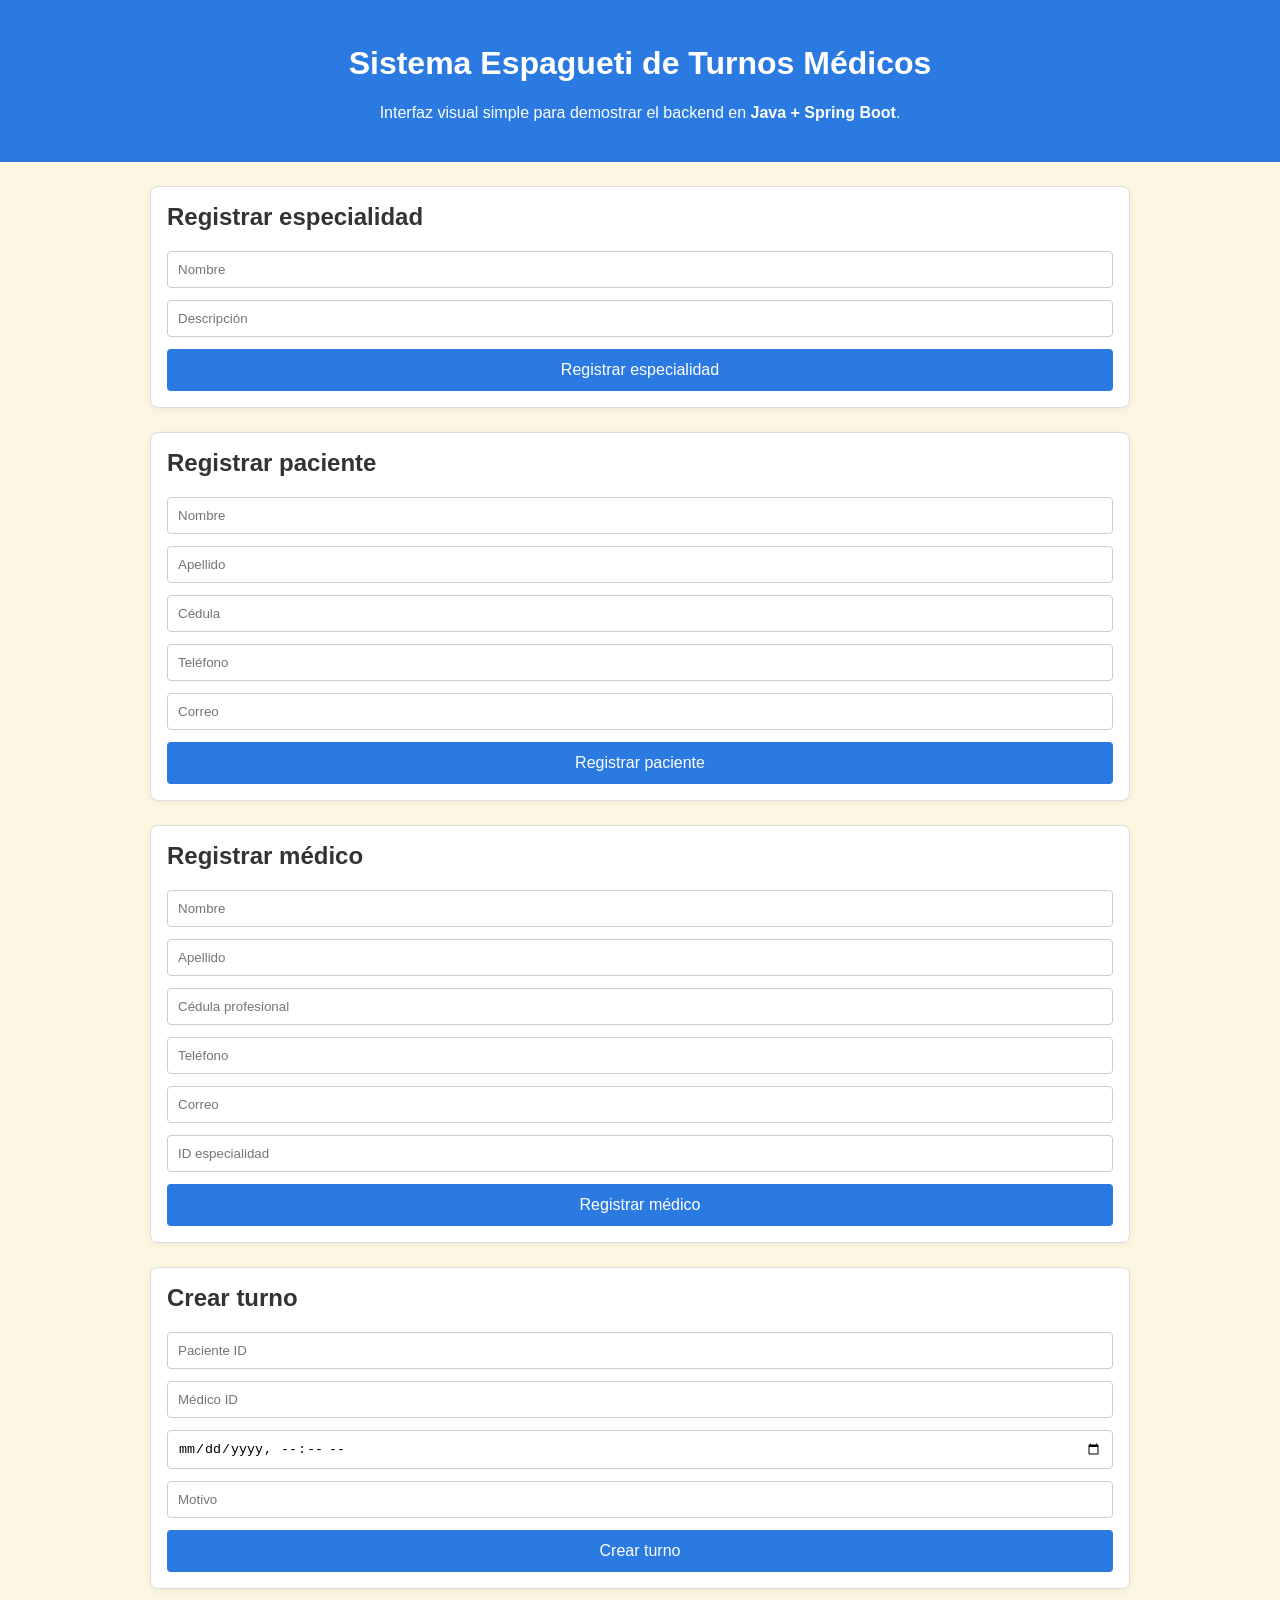
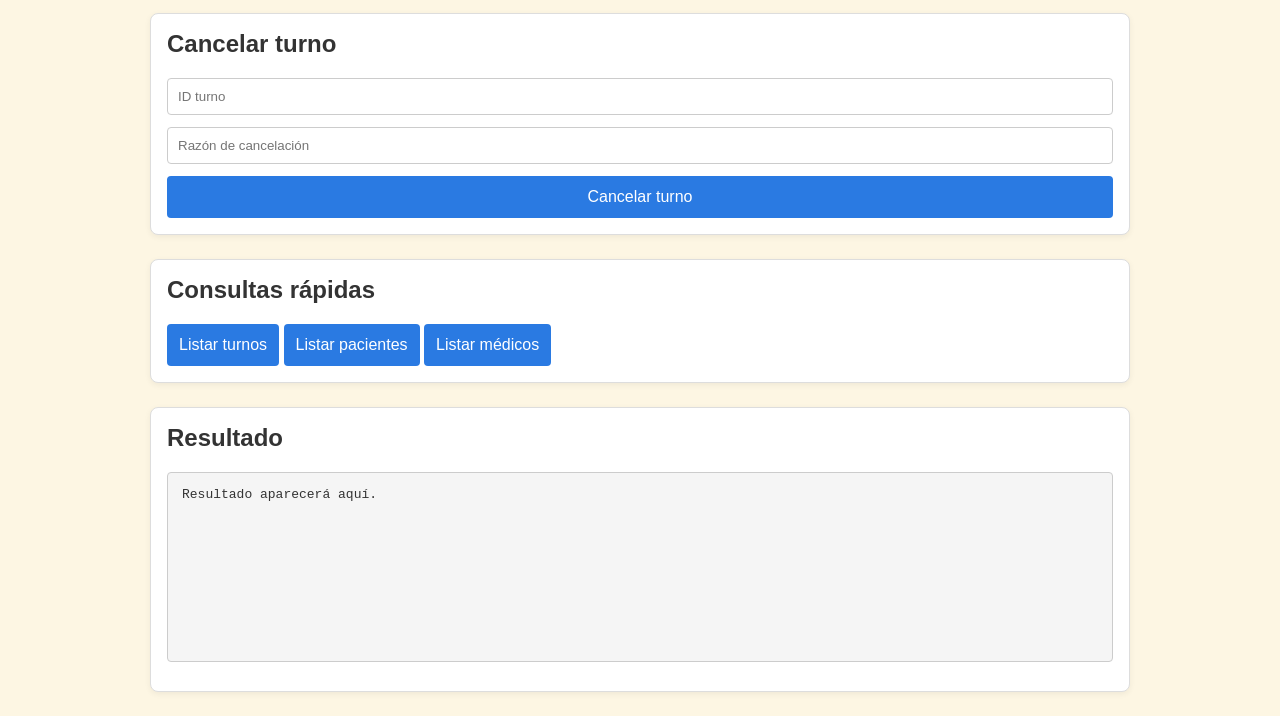
==== src/main/resources/static/index.html @ e11343df "Primera arquitectura espagueti" ====
<!DOCTYPE html>
<html lang="es">
<head>
    <meta charset="UTF-8" />
    <meta name="viewport" content="width=device-width, initial-scale=1.0" />
    <title>Sistema Espagueti de Turnos Médicos</title>
    <link rel="stylesheet" href="./style.css" />
</head>
<body>
    <header>
        <h1>Sistema Espagueti de Turnos Médicos</h1>
        <p>Interfaz visual simple para demostrar el backend en <strong>Java + Spring Boot</strong>.</p>
    </header>

    <main>
        <section>
            <h2>Registrar especialidad</h2>
            <form id="especialidad-form">
                <input type="text" name="nombre" placeholder="Nombre" required />
                <input type="text" name="descripcion" placeholder="Descripción" />
                <button type="submit">Registrar especialidad</button>
            </form>
        </section>

        <section>
            <h2>Registrar paciente</h2>
            <form id="paciente-form">
                <input type="text" name="nombre" placeholder="Nombre" required />
                <input type="text" name="apellido" placeholder="Apellido" required />
                <input type="text" name="cedula" placeholder="Cédula" required />
                <input type="text" name="telefono" placeholder="Teléfono" />
                <input type="email" name="correo" placeholder="Correo" />
                <button type="submit">Registrar paciente</button>
            </form>
        </section>

        <section>
            <h2>Registrar médico</h2>
            <form id="medico-form">
                <input type="text" name="nombre" placeholder="Nombre" required />
                <input type="text" name="apellido" placeholder="Apellido" required />
                <input type="text" name="cedulaProfesional" placeholder="Cédula profesional" required />
                <input type="text" name="telefono" placeholder="Teléfono" />
                <input type="email" name="email" placeholder="Correo" />
                <input type="number" name="especialidadId" placeholder="ID especialidad" required />
                <button type="submit">Registrar médico</button>
            </form>
        </section>

        <section>
            <h2>Crear turno</h2>
            <form id="turno-form">
                <input type="number" name="paciente_id" placeholder="Paciente ID" required />
                <input type="number" name="medico_id" placeholder="Médico ID" required />
                <input type="datetime-local" name="fecha_hora" required />
                <input type="text" name="motivo_consulta" placeholder="Motivo" />
                <button type="submit">Crear turno</button>
            </form>
        </section>

        <section>
            <h2>Cancelar turno</h2>
            <form id="cancelar-form">
                <input type="number" name="id" placeholder="ID turno" required />
                <input type="text" name="razon" placeholder="Razón de cancelación" />
                <button type="submit">Cancelar turno</button>
            </form>
        </section>

        <section>
            <h2>Consultas rápidas</h2>
            <button id="listar-turnos">Listar turnos</button>
            <button id="listar-pacientes">Listar pacientes</button>
            <button id="listar-medicos">Listar médicos</button>
        </section>

        <section>
            <h2>Resultado</h2>
            <pre id="output">Resultado aparecerá aquí.</pre>
        </section>
    </main>

    <script src="./app.js"></script>
</body>
</html>
---- src/main/resources/static/style.css ----
body {
    font-family: Arial, sans-serif;
    background-color: #fdf6e3;
    color: #333;
    margin: 0;
    padding: 0;
}

header {
    background-color: #2a7ae2;
    color: white;
    padding: 24px;
    text-align: center;
}

main {
    padding: 24px;
    display: grid;
    gap: 24px;
    max-width: 980px;
    margin: 0 auto;
}

section {
    background: white;
    border: 1px solid #ddd;
    border-radius: 8px;
    padding: 16px;
    box-shadow: 0 2px 6px rgba(0,0,0,.06);
}

section h2 {
    margin-top: 0;
}

form {
    display: grid;
    gap: 12px;
}

input[type="text"],
input[type="email"],
input[type="number"],
input[type="datetime-local"] {
    padding: 10px;
    border: 1px solid #ccc;
    border-radius: 4px;
    width: 100%;
    box-sizing: border-box;
}

button {
    background-color: #2a7ae2;
    border: none;
    color: white;
    padding: 12px;
    border-radius: 4px;
    cursor: pointer;
    font-size: 1rem;
}

button:hover {
    background-color: #1d5fd0;
}

#output {
    min-height: 160px;
    white-space: pre-wrap;
    background: #f5f5f5;
    border: 1px solid #ccc;
    padding: 14px;
    border-radius: 4px;
    overflow-x: auto;
}
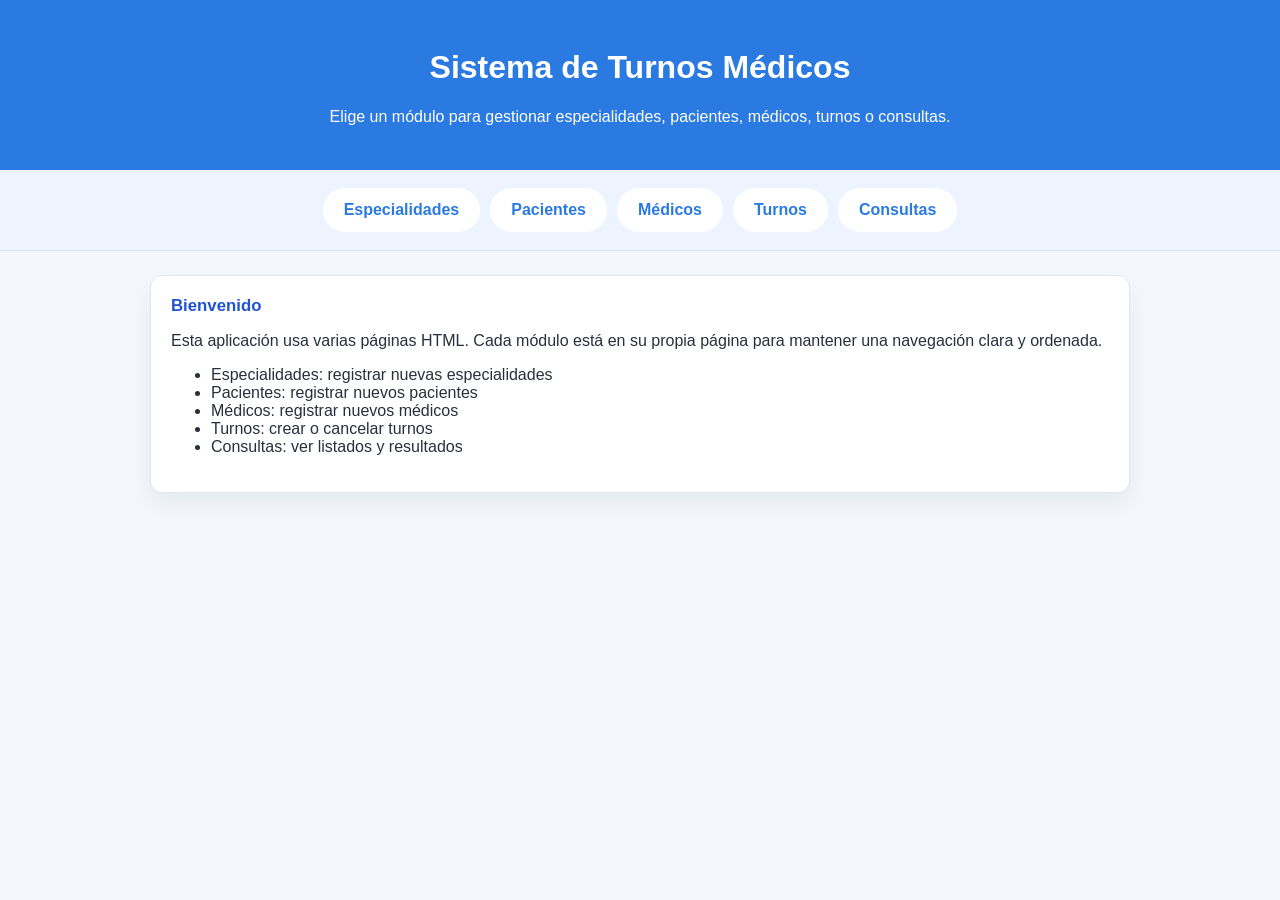
==== commit 6ba70394: "implementacion de arquitectura por capas" ====
--- a/src/main/resources/static/index.html
+++ b/src/main/resources/static/index.html
@@ -3,81 +3,37 @@
 <head>
     <meta charset="UTF-8" />
     <meta name="viewport" content="width=device-width, initial-scale=1.0" />
-    <title>Sistema Espagueti de Turnos Médicos</title>
+    <title>Inicio - Sistema de Turnos Médicos</title>
     <link rel="stylesheet" href="./style.css" />
 </head>
 <body>
     <header>
-        <h1>Sistema Espagueti de Turnos Médicos</h1>
-        <p>Interfaz visual simple para demostrar el backend en <strong>Java + Spring Boot</strong>.</p>
+        <div class="header-content">
+            <h1>Sistema de Turnos Médicos</h1>
+            <p>Elige un módulo para gestionar especialidades, pacientes, médicos, turnos o consultas.</p>
+        </div>
     </header>
 
+    <nav class="site-nav" aria-label="Navegación principal">
+        <a href="especialidades.html" class="nav-link">Especialidades</a>
+        <a href="pacientes.html" class="nav-link">Pacientes</a>
+        <a href="medicos.html" class="nav-link">Médicos</a>
+        <a href="turnos.html" class="nav-link">Turnos</a>
+        <a href="consultas.html" class="nav-link">Consultas</a>
+    </nav>
+
     <main>
-        <section>
-            <h2>Registrar especialidad</h2>
-            <form id="especialidad-form">
-                <input type="text" name="nombre" placeholder="Nombre" required />
-                <input type="text" name="descripcion" placeholder="Descripción" />
-                <button type="submit">Registrar especialidad</button>
-            </form>
-        </section>
-
-        <section>
-            <h2>Registrar paciente</h2>
-            <form id="paciente-form">
-                <input type="text" name="nombre" placeholder="Nombre" required />
-                <input type="text" name="apellido" placeholder="Apellido" required />
-                <input type="text" name="cedula" placeholder="Cédula" required />
-                <input type="text" name="telefono" placeholder="Teléfono" />
-                <input type="email" name="correo" placeholder="Correo" />
-                <button type="submit">Registrar paciente</button>
-            </form>
-        </section>
-
-        <section>
-            <h2>Registrar médico</h2>
-            <form id="medico-form">
-                <input type="text" name="nombre" placeholder="Nombre" required />
-                <input type="text" name="apellido" placeholder="Apellido" required />
-                <input type="text" name="cedulaProfesional" placeholder="Cédula profesional" required />
-                <input type="text" name="telefono" placeholder="Teléfono" />
-                <input type="email" name="email" placeholder="Correo" />
-                <input type="number" name="especialidadId" placeholder="ID especialidad" required />
-                <button type="submit">Registrar médico</button>
-            </form>
-        </section>
-
-        <section>
-            <h2>Crear turno</h2>
-            <form id="turno-form">
-                <input type="number" name="paciente_id" placeholder="Paciente ID" required />
-                <input type="number" name="medico_id" placeholder="Médico ID" required />
-                <input type="datetime-local" name="fecha_hora" required />
-                <input type="text" name="motivo_consulta" placeholder="Motivo" />
-                <button type="submit">Crear turno</button>
-            </form>
-        </section>
-
-        <section>
-            <h2>Cancelar turno</h2>
-            <form id="cancelar-form">
-                <input type="number" name="id" placeholder="ID turno" required />
-                <input type="text" name="razon" placeholder="Razón de cancelación" />
-                <button type="submit">Cancelar turno</button>
-            </form>
-        </section>
-
-        <section>
-            <h2>Consultas rápidas</h2>
-            <button id="listar-turnos">Listar turnos</button>
-            <button id="listar-pacientes">Listar pacientes</button>
-            <button id="listar-medicos">Listar médicos</button>
-        </section>
-
-        <section>
-            <h2>Resultado</h2>
-            <pre id="output">Resultado aparecerá aquí.</pre>
-        </section>
+        <div class="card">
+            <p class="section-title">Bienvenido</p>
+            <p>Esta aplicación usa varias páginas HTML. Cada módulo está en su propia página para mantener una navegación clara y ordenada.</p>
+            <ul>
+                <li>Especialidades: registrar nuevas especialidades</li>
+                <li>Pacientes: registrar nuevos pacientes</li>
+                <li>Médicos: registrar nuevos médicos</li>
+                <li>Turnos: crear o cancelar turnos</li>
+                <li>Consultas: ver listados y resultados</li>
+            </ul>
+        </div>
     </main>
 
     <script src="./app.js"></script>
--- a/src/main/resources/static/style.css
+++ b/src/main/resources/static/style.css
@@ -1,7 +1,7 @@
 body {
     font-family: Arial, sans-serif;
-    background-color: #fdf6e3;
-    color: #333;
+    background-color: #f4f7fb;
+    color: #28303d;
     margin: 0;
     padding: 0;
 }
@@ -9,42 +9,80 @@
 header {
     background-color: #2a7ae2;
     color: white;
-    padding: 24px;
+    padding: 28px 24px;
     text-align: center;
+}
+
+.header-content {
+    max-width: 980px;
+    margin: 0 auto;
+}
+
+.site-nav {
+    display: flex;
+    flex-wrap: wrap;
+    justify-content: center;
+    gap: 10px;
+    padding: 18px 24px;
+    background: #eef4ff;
+    border-bottom: 1px solid #d1e2ff;
+}
+
+.nav-link {
+    display: inline-flex;
+    align-items: center;
+    justify-content: center;
+    padding: 12px 20px;
+    border-radius: 999px;
+    border: 1px solid transparent;
+    text-decoration: none;
+    color: #2a7ae2;
+    font-weight: 600;
+    background: white;
+    transition: all 0.15s ease;
+}
+
+.nav-link:hover,
+.nav-link.active-link {
+    background: #2a7ae2;
+    color: white;
+    border-color: #1d5fd0;
 }
 
 main {
     padding: 24px;
-    display: grid;
-    gap: 24px;
     max-width: 980px;
-    margin: 0 auto;
+    margin: 0 auto 40px;
 }
 
-section {
+.card {
     background: white;
-    border: 1px solid #ddd;
-    border-radius: 8px;
-    padding: 16px;
-    box-shadow: 0 2px 6px rgba(0,0,0,.06);
+    border: 1px solid #dde6f0;
+    border-radius: 12px;
+    padding: 20px;
+    box-shadow: 0 12px 25px rgba(23,54,93,0.06);
+    margin-bottom: 20px;
 }
 
-section h2 {
-    margin-top: 0;
+.section-title {
+    margin: 0 0 16px;
+    font-weight: 700;
+    font-size: 1.05rem;
+    color: #2053d3;
 }
 
 form {
     display: grid;
-    gap: 12px;
+    gap: 14px;
 }
 
 input[type="text"],
 input[type="email"],
 input[type="number"],
 input[type="datetime-local"] {
-    padding: 10px;
-    border: 1px solid #ccc;
-    border-radius: 4px;
+    padding: 12px 14px;
+    border: 1px solid #cbd5e1;
+    border-radius: 8px;
     width: 100%;
     box-sizing: border-box;
 }
@@ -53,22 +91,33 @@
     background-color: #2a7ae2;
     border: none;
     color: white;
-    padding: 12px;
-    border-radius: 4px;
+    padding: 12px 16px;
+    border-radius: 8px;
     cursor: pointer;
     font-size: 1rem;
+    transition: background 0.2s ease;
 }
 
 button:hover {
     background-color: #1d5fd0;
 }
 
+.button-row {
+    display: flex;
+    flex-wrap: wrap;
+    gap: 12px;
+}
+
+.result-panel {
+    padding-top: 0;
+}
+
 #output {
-    min-height: 160px;
+    min-height: 180px;
     white-space: pre-wrap;
-    background: #f5f5f5;
-    border: 1px solid #ccc;
-    padding: 14px;
-    border-radius: 4px;
+    background: #f9fbff;
+    border: 1px solid #dbe5f5;
+    padding: 18px;
+    border-radius: 10px;
     overflow-x: auto;
 }
